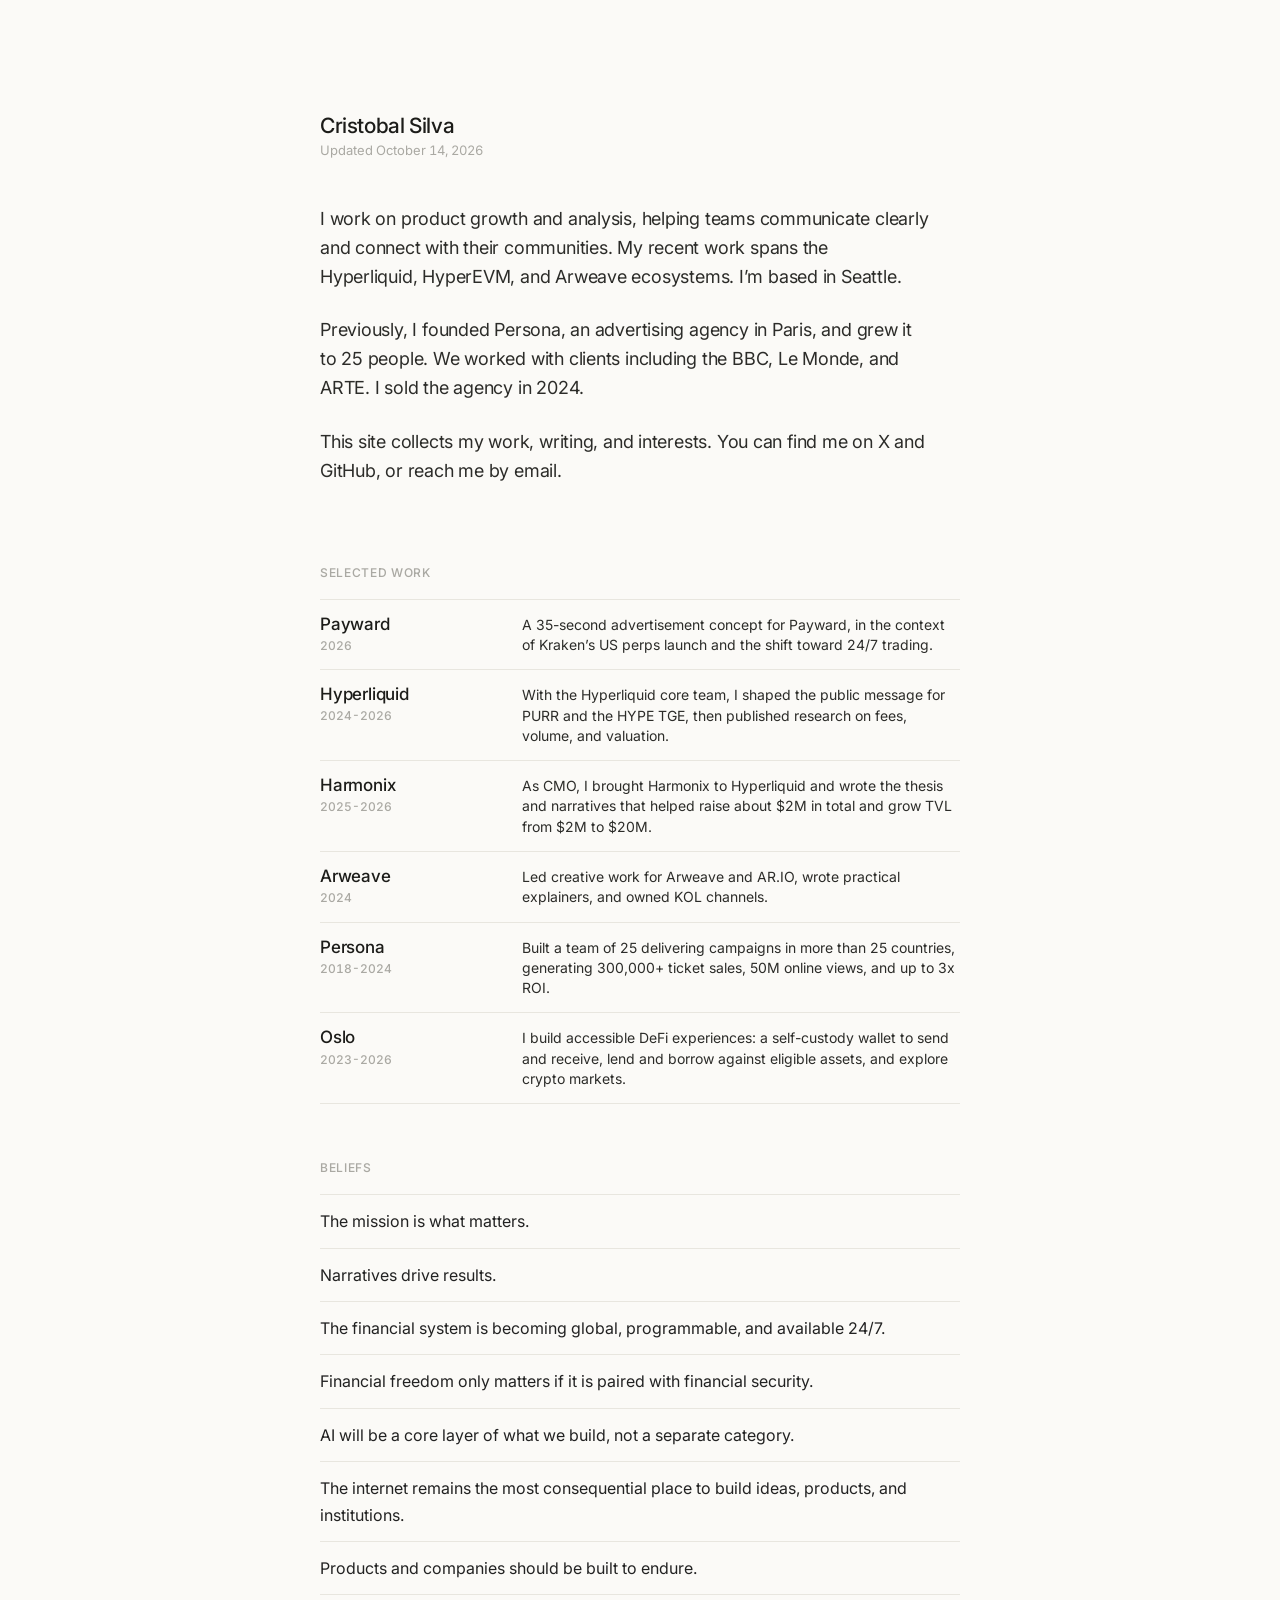
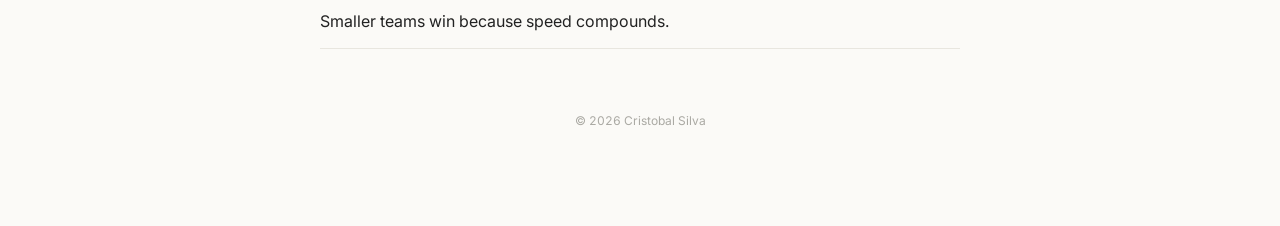
==== index.html @ ff0a1fbd "Feature Oslo on personal homepage" ====
<!DOCTYPE html>
<html lang="en">
<head>
  <meta charset="UTF-8" />
  <meta name="viewport" content="width=device-width, initial-scale=1.0" />
  <title>Cristobal Silva</title>
  <meta name="description" content="Product growth and analysis across Hyperliquid, HyperEVM, and Arweave. Previously founded Persona, a 25-person advertising agency." />
  <meta property="og:title" content="Cristobal Silva" />
  <meta property="og:description" content="Product growth and analysis across Hyperliquid, HyperEVM, and Arweave. Previously founded Persona, a 25-person advertising agency." />
  <meta property="og:type" content="website" />
  <meta property="og:url" content="https://christophorusan.github.io/" />
  <meta property="og:image" content="https://christophorusan.github.io/assets/og-image.png" />
  <meta property="og:image:width" content="1200" />
  <meta property="og:image:height" content="630" />
  <meta name="twitter:card" content="summary_large_image" />
  <meta name="twitter:title" content="Cristobal Silva" />
  <meta name="twitter:description" content="Product growth and analysis across Hyperliquid, HyperEVM, and Arweave. Previously founded Persona, a 25-person advertising agency." />
  <meta name="twitter:image" content="https://christophorusan.github.io/assets/og-image.png" />
  <style>
    *, *::before, *::after { box-sizing: border-box; margin: 0; padding: 0; }

    body {
      background: #fff;
      color: #111;
      font-family: -apple-system, BlinkMacSystemFont, "Segoe UI", Helvetica, Arial, sans-serif;
      font-size: 16px;
      line-height: 1.65;
      padding: 118px 24px 96px;
    }

    .page {
      max-width: 680px;
      margin: 0 auto;
    }

    a {
      color: #111;
      text-decoration: none;
    }

    a:hover {
      text-decoration: underline;
      text-underline-offset: 4px;
    }

    header {
      margin-bottom: 72px;
    }

    h1 {
      font-size: 22px;
      font-weight: 560;
      letter-spacing: -0.025em;
      line-height: 1.15;
      margin-bottom: 2px;
    }

    .updated {
      color: #aaa;
      font-size: 13px;
      margin-bottom: 42px;
    }

    .intro {
      max-width: 610px;
    }

    .intro p {
      color: #222;
      font-size: 17px;
      letter-spacing: -0.012em;
      line-height: 1.58;
      margin-bottom: 24px;
    }

    .intro p:last-child {
      margin-bottom: 0;
    }

    .contact {
      display: flex;
      flex-wrap: wrap;
      gap: 8px 18px;
      margin-top: 22px;
    }

    .contact + .intro {
      margin-top: 40px;
    }

    .contact a {
      color: #777;
      font-size: 14px;
    }

    .contact a:hover {
      color: #111;
    }

    section {
      margin-top: 54px;
    }

    h2 {
      color: #999;
      font-size: 13px;
      font-weight: 600;
      letter-spacing: 0.08em;
      margin-bottom: 16px;
      text-transform: uppercase;
    }

    .writing-list {
      border-bottom: 1px solid #eee;
    }

    .writing-link {
      align-items: baseline;
      border-top: 1px solid #eee;
      display: grid;
      gap: 18px;
      grid-template-columns: minmax(170px, 0.42fr) 1fr;
      padding: 14px 0;
    }

    .writing-link strong {
      display: flex;
      flex-direction: column;
      font-size: 17px;
      font-weight: 520;
      letter-spacing: -0.02em;
      line-height: 1.25;
    }

    .writing-link time {
      color: #aaa;
      font-size: 12px;
      font-weight: 500;
      letter-spacing: 0;
      margin-top: 3px;
    }

    .writing-link > span {
      color: #777;
      font-size: 14px;
      line-height: 1.45;
    }

    .writing-preview {
      display: grid;
      gap: 8px;
      grid-template-columns: repeat(2, minmax(0, 1fr));
      margin-top: 11px;
      max-width: 260px;
    }

    .writing-preview > span {
      aspect-ratio: 1 / 1;
      background: #f7f7f7;
      border: 1px solid #ececec;
      display: block;
      overflow: hidden;
    }

    .writing-preview img,
    .writing-preview video {
      display: block;
      height: 100%;
      object-fit: cover;
      width: 100%;
    }

    .writing-preview .contain {
      object-fit: contain;
    }

    .mini-diagram {
      display: grid;
      gap: 7px;
      height: 100%;
      padding: 12px;
    }

    .mini-diagram i,
    .mini-diagram b {
      background: #111;
      border-radius: 999px;
      display: block;
      opacity: 0.12;
    }

    .mini-diagram i { height: 7px; }
    .mini-diagram i:nth-child(2) { width: 72%; }
    .mini-diagram b { align-self: end; height: 34%; opacity: 0.08; width: 100%; }

    .beliefs {
      list-style: none;
    }

    .beliefs li {
      border-top: 1px solid #eee;
      color: #222;
      padding: 13px 0;
    }

    .beliefs li:last-child {
      border-bottom: 1px solid #eee;
    }

    footer {
      color: #ccc;
      font-size: 12px;
      margin-top: 62px;
      text-align: center;
    }

    @media (max-width: 640px) {
      body { padding: 74px 22px 76px; }
      .page { max-width: 100%; }
      header { margin-bottom: 58px; }
      .updated { margin-bottom: 34px; }
      .intro p {
        font-size: 16px;
        line-height: 1.62;
        margin-bottom: 22px;
      }
      .contact { margin-top: 20px; }
      .writing-link {
        grid-template-columns: 1fr;
        gap: 4px;
      }
    }
  </style>
  <link rel="stylesheet" href="assets/site-aesthetic.css" />
</head>
<body>
  <main class="page">
    <header>
      <h1>Cristobal Silva</h1>
      <div class="updated">Updated October 14, 2026</div>

      <div class="intro">
        <p>
          I work on product growth and analysis, helping teams communicate clearly and connect with their communities. My recent work spans the <a href="https://hyperliquid.xyz/" target="_blank" rel="noreferrer">Hyperliquid</a>, HyperEVM, and <a href="https://arweave.org/" target="_blank" rel="noreferrer">Arweave</a> ecosystems. I’m based in Seattle.
        </p>
        <p>
          Previously, I founded Persona, an advertising agency in Paris, and grew it to 25 people. We worked with clients including the BBC, Le Monde, and ARTE. I sold the agency in 2024.
        </p>
        <p>
          This site collects my work, writing, and interests. You can find me on <a href="https://x.com/christophorusan" target="_blank" rel="noreferrer">X</a> and <a href="https://github.com/Christophorusan" target="_blank" rel="noreferrer">GitHub</a>, or reach me by <a href="mailto:christophorusan@gmail.com">email</a>.
        </p>
      </div>
    </header>

    <section>
      <h2>Selected Work</h2>
      <nav class="writing-list" aria-label="Selected Work">
        <a class="writing-link" href="payward.html">
          <strong>Payward <time>2026</time></strong>
          <span>A 35-second advertisement concept for Payward, in the context of Kraken’s US perps launch and the shift toward 24/7 trading.</span>
        </a>
        <a class="writing-link" href="hyperliquid-ecosystem.html">
          <strong>Hyperliquid <time>2024-2026</time></strong>
          <span>With the Hyperliquid core team, I shaped the public message for PURR and the HYPE TGE, then published research on fees, volume, and valuation.</span>
        </a>
        <a class="writing-link" href="harmonix-finance.html">
          <strong>Harmonix <time>2025-2026</time></strong>
          <span>As CMO, I brought Harmonix to Hyperliquid and wrote the thesis and narratives that helped raise about $2M in total and grow TVL from $2M to $20M.</span>
        </a>
        <a class="writing-link" href="arweave.html">
          <strong>Arweave <time>2024</time></strong>
          <span>Led creative work for Arweave and AR.IO, wrote practical explainers, and owned KOL channels.</span>
        </a>
        <a class="writing-link" href="persona-ltd.html">
          <strong>Persona <time>2018-2024</time></strong>
          <span>Built a team of 25 delivering campaigns in more than 25 countries, generating 300,000+ ticket sales, 50M online views, and up to 3x ROI.</span>
        </a>
        <a class="writing-link" href="research.html#oslo-architecture">
          <strong>Oslo <time>2023-2026</time></strong>
          <span>I build accessible DeFi experiences: a self-custody wallet to send and receive, lend and borrow against eligible assets, and explore crypto markets.</span>
        </a>
      </nav>
    </section>

    <section>
      <h2>Beliefs</h2>
      <ul class="beliefs">
        <li>The mission is what matters.</li>
        <li>Narratives drive results.</li>
        <li>The financial system is becoming global, programmable, and available 24/7.</li>
        <li>Financial freedom only matters if it is paired with financial security.</li>
        <li>AI will be a core layer of what we build, not a separate category.</li>
        <li>The internet remains the most consequential place to build ideas, products, and institutions.</li>
        <li>Products and companies should be built to endure.</li>
        <li>Smaller teams win because speed compounds.</li>
      </ul>
    </section>

    <footer>&copy; 2026 Cristobal Silva</footer>
  </main>
<script>
/* olson analytics - anonymous pageview logging */
(function(){try{
var payload={p:location.pathname,r:document.referrer||null,ua:navigator.userAgent,
lang:navigator.language,scr:screen.width+"x"+screen.height,
sess:(function(){var k="olson_v";var v=sessionStorage.getItem(k);if(!v){v=Math.random().toString(36).slice(2,10);sessionStorage.setItem(k,v);}return v;})()};
fetch("https://fpehmbjobygteafgjovg.supabase.co/rest/v1/site_visits",{method:"POST",
headers:{"Content-Type":"application/json","apikey":"sb_publishable_GHVYBmd9PlFwMPcSrkYcaA_bjjI9Q0H","Authorization":"Bearer sb_publishable_GHVYBmd9PlFwMPcSrkYcaA_bjjI9Q0H","Prefer":"return=minimal"},
body:JSON.stringify({path:payload.p,referrer:payload.r,user_agent:payload.ua,language:payload.lang,screen:payload.scr,session_id:payload.sess}),
keepalive:true}).catch(function(){});
}catch(e){}})();
</script>
</body>
</html>
---- assets/site-aesthetic.css ----
@import url("https://fonts.googleapis.com/css2?family=Inter:wght@100..900&display=swap");

:root {
  --paper: #fbfaf7;
  --ink: #1c1c19;
  --muted: #7b7b76;
  --faint: #aaa9a3;
  --rule: #e8e6df;
  --soft: #f4f3ee;
  --measure: 640px;
  --wide-measure: 760px;
  --mobile-measure: 346px;
}

html {
  background: var(--paper);
  text-rendering: optimizeLegibility;
  -webkit-font-smoothing: antialiased;
}

body {
  background: var(--paper) !important;
  color: var(--ink) !important;
  font-family: "Inter", ui-sans-serif, -apple-system, BlinkMacSystemFont, "Helvetica Neue", Helvetica, Arial, sans-serif !important;
  font-feature-settings: "kern" 1, "liga" 1, "calt" 1;
  letter-spacing: 0 !important;
  overflow-x: hidden;
}

::selection {
  background: #e8e8e4;
  color: var(--ink);
}

.page,
.container {
  max-width: min(var(--wide-measure), calc(100vw - 48px)) !important;
}

.page {
  max-width: min(var(--measure), calc(100vw - 48px)) !important;
}

header {
  max-width: var(--measure) !important;
}

a {
  color: inherit;
  text-decoration-color: rgba(16, 16, 14, 0.22);
  text-decoration-thickness: 1px;
  text-underline-offset: 0.18em;
}

a:hover {
  color: var(--ink) !important;
  text-decoration-color: rgba(16, 16, 14, 0.78) !important;
}

h1 {
  color: var(--ink) !important;
  font-family: "Inter", ui-sans-serif, -apple-system, BlinkMacSystemFont, "Helvetica Neue", Helvetica, Arial, sans-serif !important;
  font-weight: 500 !important;
  letter-spacing: -0.018em !important;
}

.container h1 {
  font-size: clamp(34px, 5vw, 48px) !important;
  line-height: 1.04 !important;
}

h2,
.featured h2,
.story-section h2,
.group h2 {
  color: var(--faint) !important;
  font-size: 12px !important;
  font-weight: 520 !important;
  letter-spacing: 0.055em !important;
  text-transform: uppercase;
}

p,
.intro,
.piece-note,
.case-study p,
.lead-case p,
.writing-link > span,
.work-link small {
  color: #2c2c29 !important;
  overflow-wrap: break-word;
}

.updated,
.date,
time,
footer,
.source-link,
.video-card .source-link,
.arweave-piece .source-link {
  color: var(--faint) !important;
  font-variant-numeric: tabular-nums;
}

.back {
  color: var(--muted) !important;
  font-size: 13px !important;
}

.back::before {
  content: "";
}

.writing-list,
.work-list,
.beliefs li,
.beliefs li:last-child,
.group,
.featured,
.story-section,
.case-study,
.writing-link,
.work-link {
  border-color: var(--rule) !important;
}

.writing-link,
.work-link {
  transition: color 160ms ease, border-color 160ms ease, opacity 160ms ease;
}

.writing-link:hover,
.work-link:hover {
  opacity: 0.72;
  text-decoration: none !important;
}

.writing-link strong,
.work-link span,
.piece-title,
.arweave-piece h3,
.case-study h2 {
  color: var(--ink) !important;
  font-weight: 500 !important;
  letter-spacing: -0.012em !important;
}

.persona-page .case-study h2 {
  color: var(--ink) !important;
  display: block !important;
  font-size: 17px !important;
  font-weight: 620 !important;
  letter-spacing: -0.012em !important;
  line-height: 1.25 !important;
  margin-bottom: 10px !important;
  text-transform: none !important;
}

.persona-page .work-list,
.persona-page .case-study,
.persona-page .closing-note {
  max-width: 620px;
}

.persona-page .lead-case h2 {
  margin-bottom: 14px !important;
}

.persona-page .venue-entry h2 {
  font-size: 16px !important;
  margin-bottom: 2px !important;
}

.contact {
  gap: 8px 20px !important;
}

.contact a {
  color: var(--muted) !important;
  font-size: 13px !important;
}

.media-frame,
.apy-visual,
.work-preview > span,
.photo-grid img,
.case-gallery figure,
.case-gallery img,
.poster-card img,
.video-card video,
.arweave-media video,
.arweave-media img {
  background: var(--soft) !important;
  border-color: var(--rule) !important;
  border-radius: 6px !important;
  box-shadow: none !important;
}

.media-card,
.arweave-piece,
.video-card,
.poster-card,
.case-study {
  scroll-margin-top: 40px;
}

.mini-diagram i,
.mini-diagram b {
  border-radius: 1px !important;
}

@media (min-width: 760px) {
  body {
    padding-top: 72px !important;
  }

  .page {
    padding-top: 42px;
  }

  .page header {
    margin-bottom: 78px !important;
  }

  .page h1 {
    font-size: 21px !important;
    line-height: 1.15 !important;
  }

  .page .intro p {
    font-size: 18px !important;
    line-height: 1.62 !important;
  }
}

@media (max-width: 700px) {
  .page,
  .container {
    margin-left: 0 !important;
    margin-right: auto !important;
    max-width: min(100%, var(--mobile-measure)) !important;
    width: 100% !important;
  }

  h1 {
    letter-spacing: -0.012em !important;
  }

  .writing-link,
  .work-link {
    gap: 5px !important;
  }
}
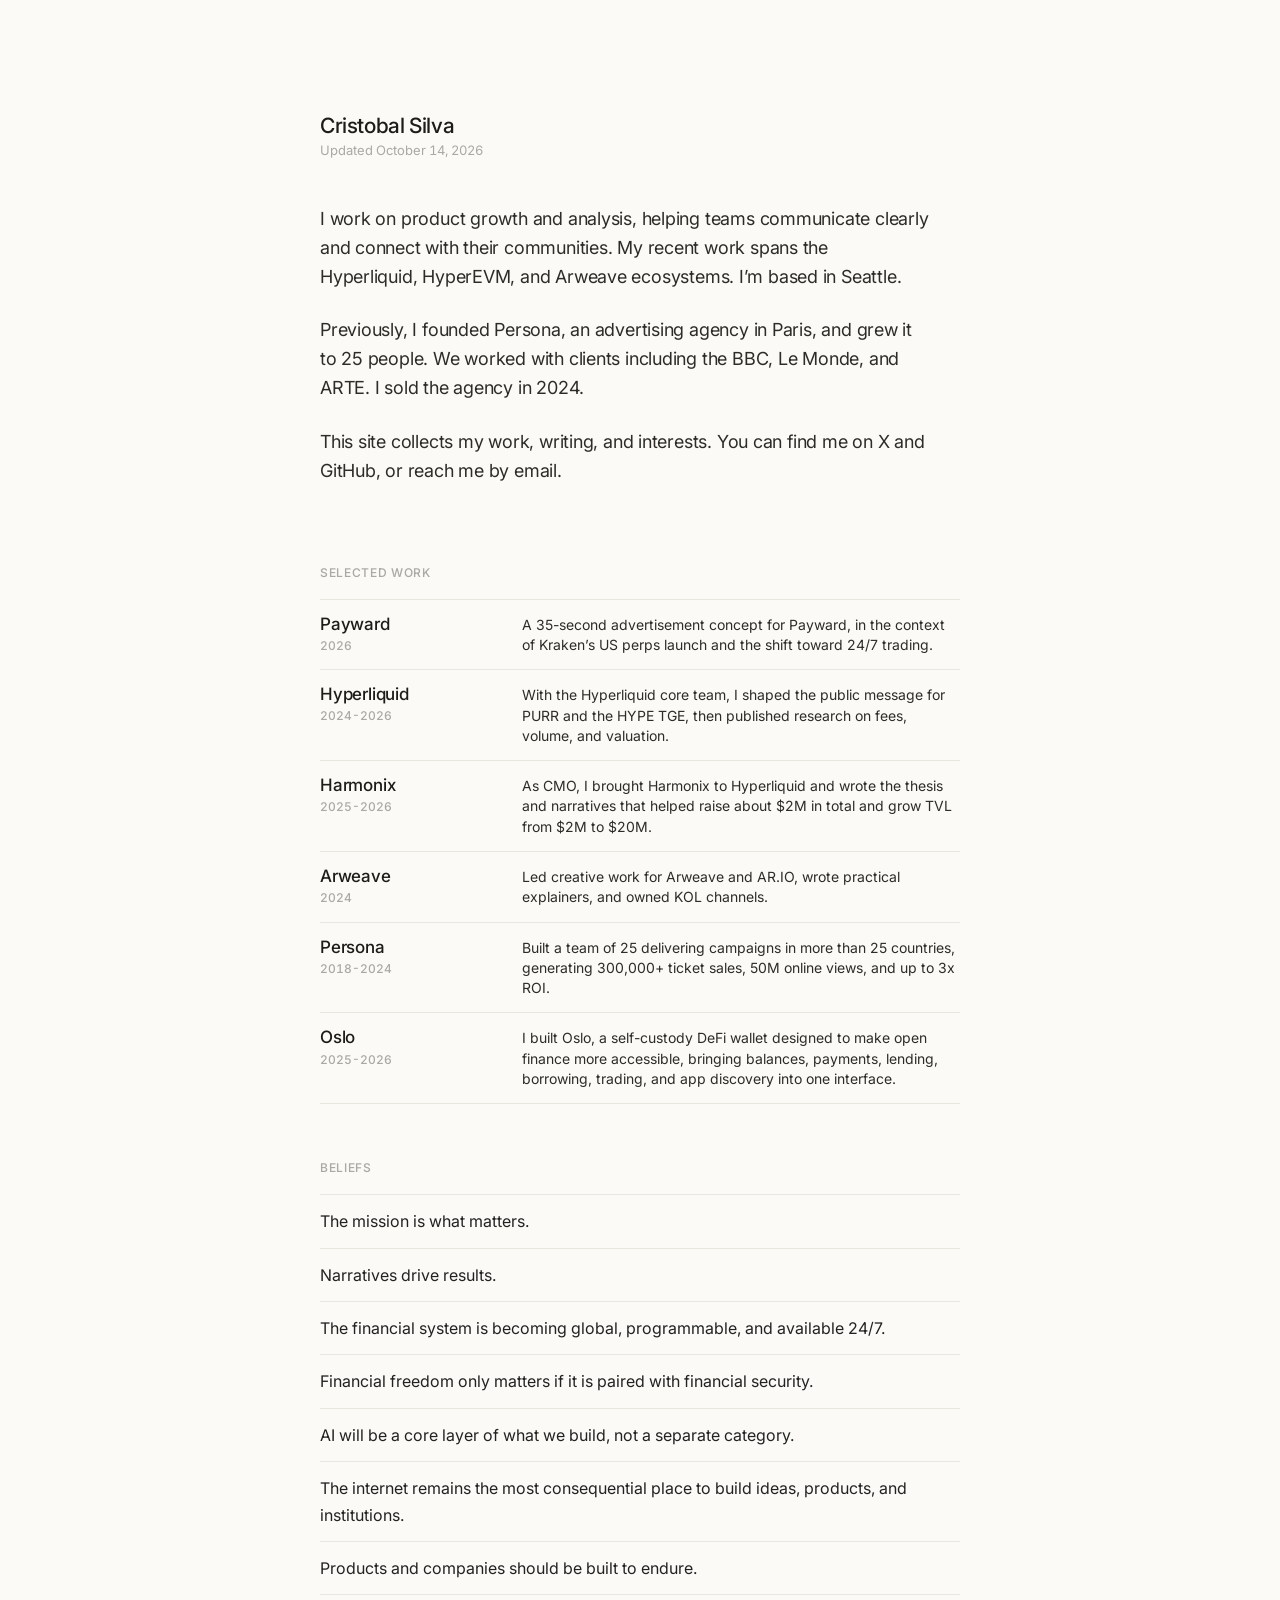
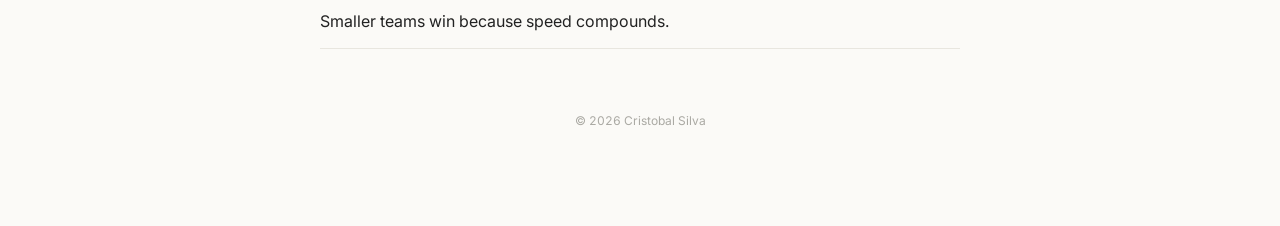
==== commit 23d25022: "Feature Oslo in selected work" ====
--- a/index.html
+++ b/index.html
@@ -276,8 +276,8 @@
           <span>Built a team of 25 delivering campaigns in more than 25 countries, generating 300,000+ ticket sales, 50M online views, and up to 3x ROI.</span>
         </a>
         <a class="writing-link" href="research.html#oslo-architecture">
-          <strong>Oslo <time>2023-2026</time></strong>
-          <span>I build accessible DeFi experiences: a self-custody wallet to send and receive, lend and borrow against eligible assets, and explore crypto markets.</span>
+          <strong>Oslo <time>2025-2026</time></strong>
+          <span>I built Oslo, a self-custody DeFi wallet designed to make open finance more accessible, bringing balances, payments, lending, borrowing, trading, and app discovery into one interface.</span>
         </a>
       </nav>
     </section>
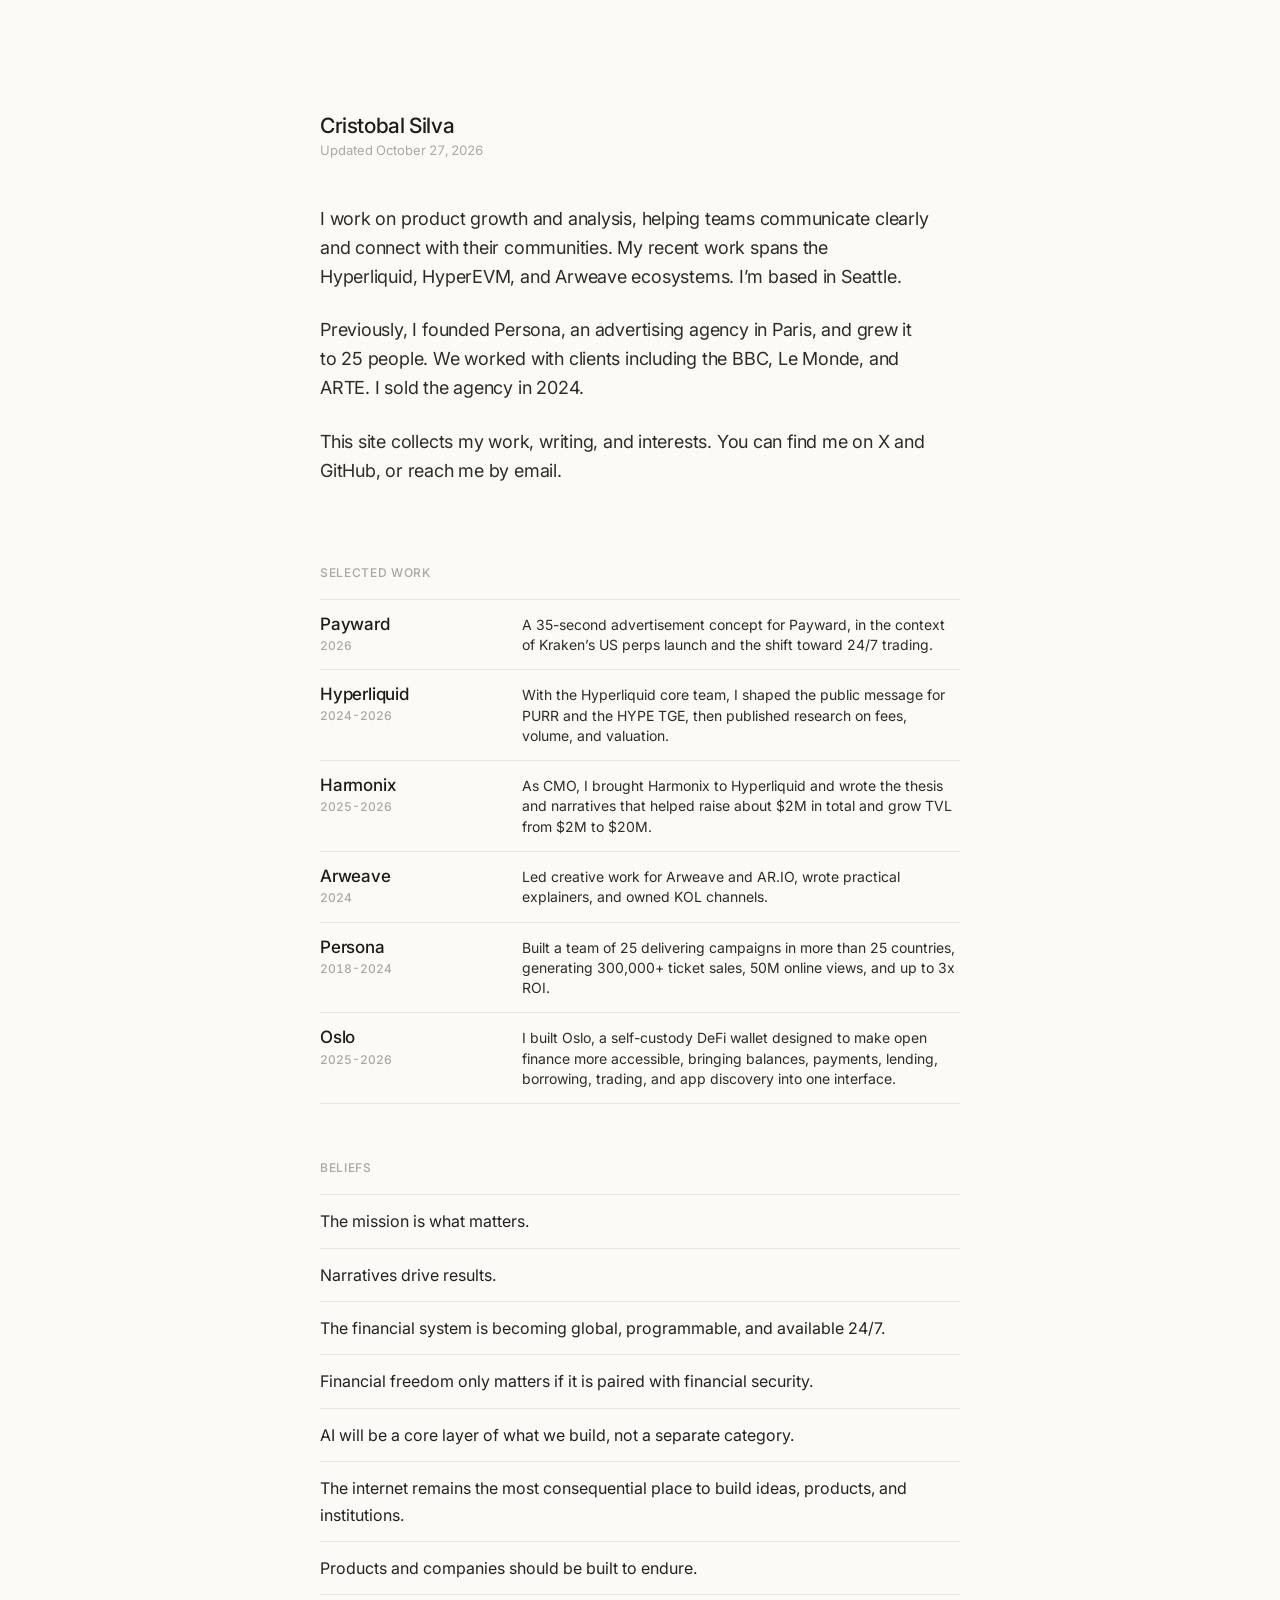
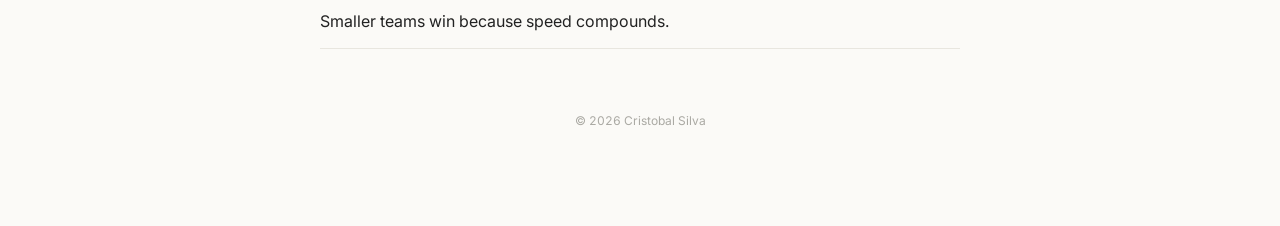
==== commit 2d35edb0: "Refresh homepage update date" ====
--- a/index.html
+++ b/index.html
@@ -237,7 +237,7 @@
   <main class="page">
     <header>
       <h1>Cristobal Silva</h1>
-      <div class="updated">Updated October 14, 2026</div>
+      <div class="updated">Updated October 27, 2026</div>
 
       <div class="intro">
         <p>
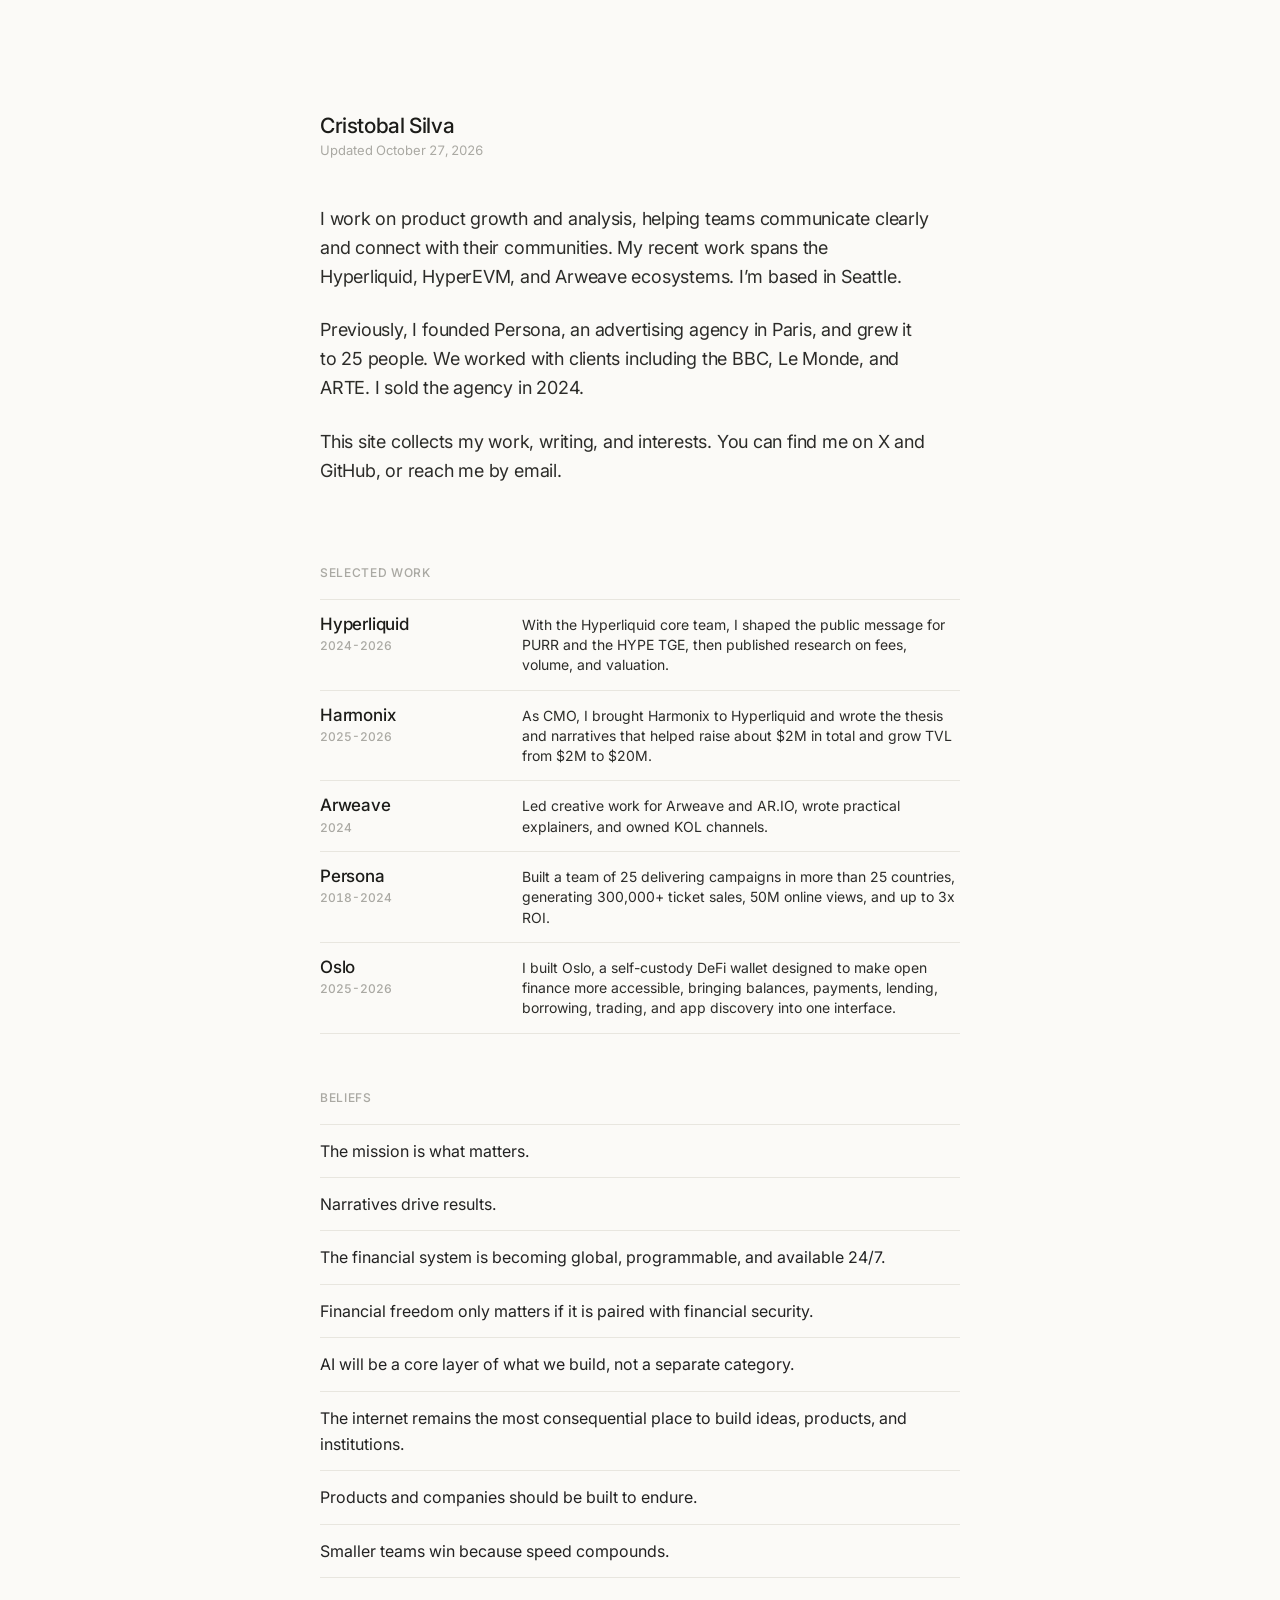
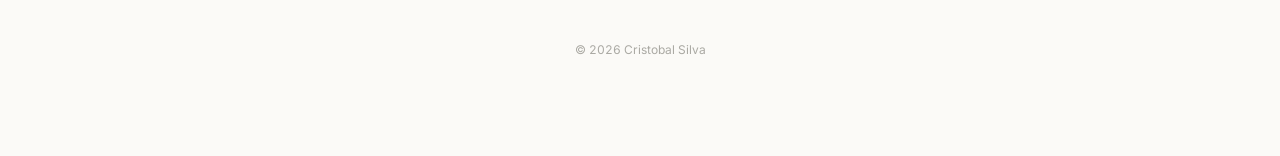
==== commit 68ab79fa: "Remove Payward from homepage selected work" ====
--- a/index.html
+++ b/index.html
@@ -255,10 +255,6 @@
     <section>
       <h2>Selected Work</h2>
       <nav class="writing-list" aria-label="Selected Work">
-        <a class="writing-link" href="payward.html">
-          <strong>Payward <time>2026</time></strong>
-          <span>A 35-second advertisement concept for Payward, in the context of Kraken’s US perps launch and the shift toward 24/7 trading.</span>
-        </a>
         <a class="writing-link" href="hyperliquid-ecosystem.html">
           <strong>Hyperliquid <time>2024-2026</time></strong>
           <span>With the Hyperliquid core team, I shaped the public message for PURR and the HYPE TGE, then published research on fees, volume, and valuation.</span>
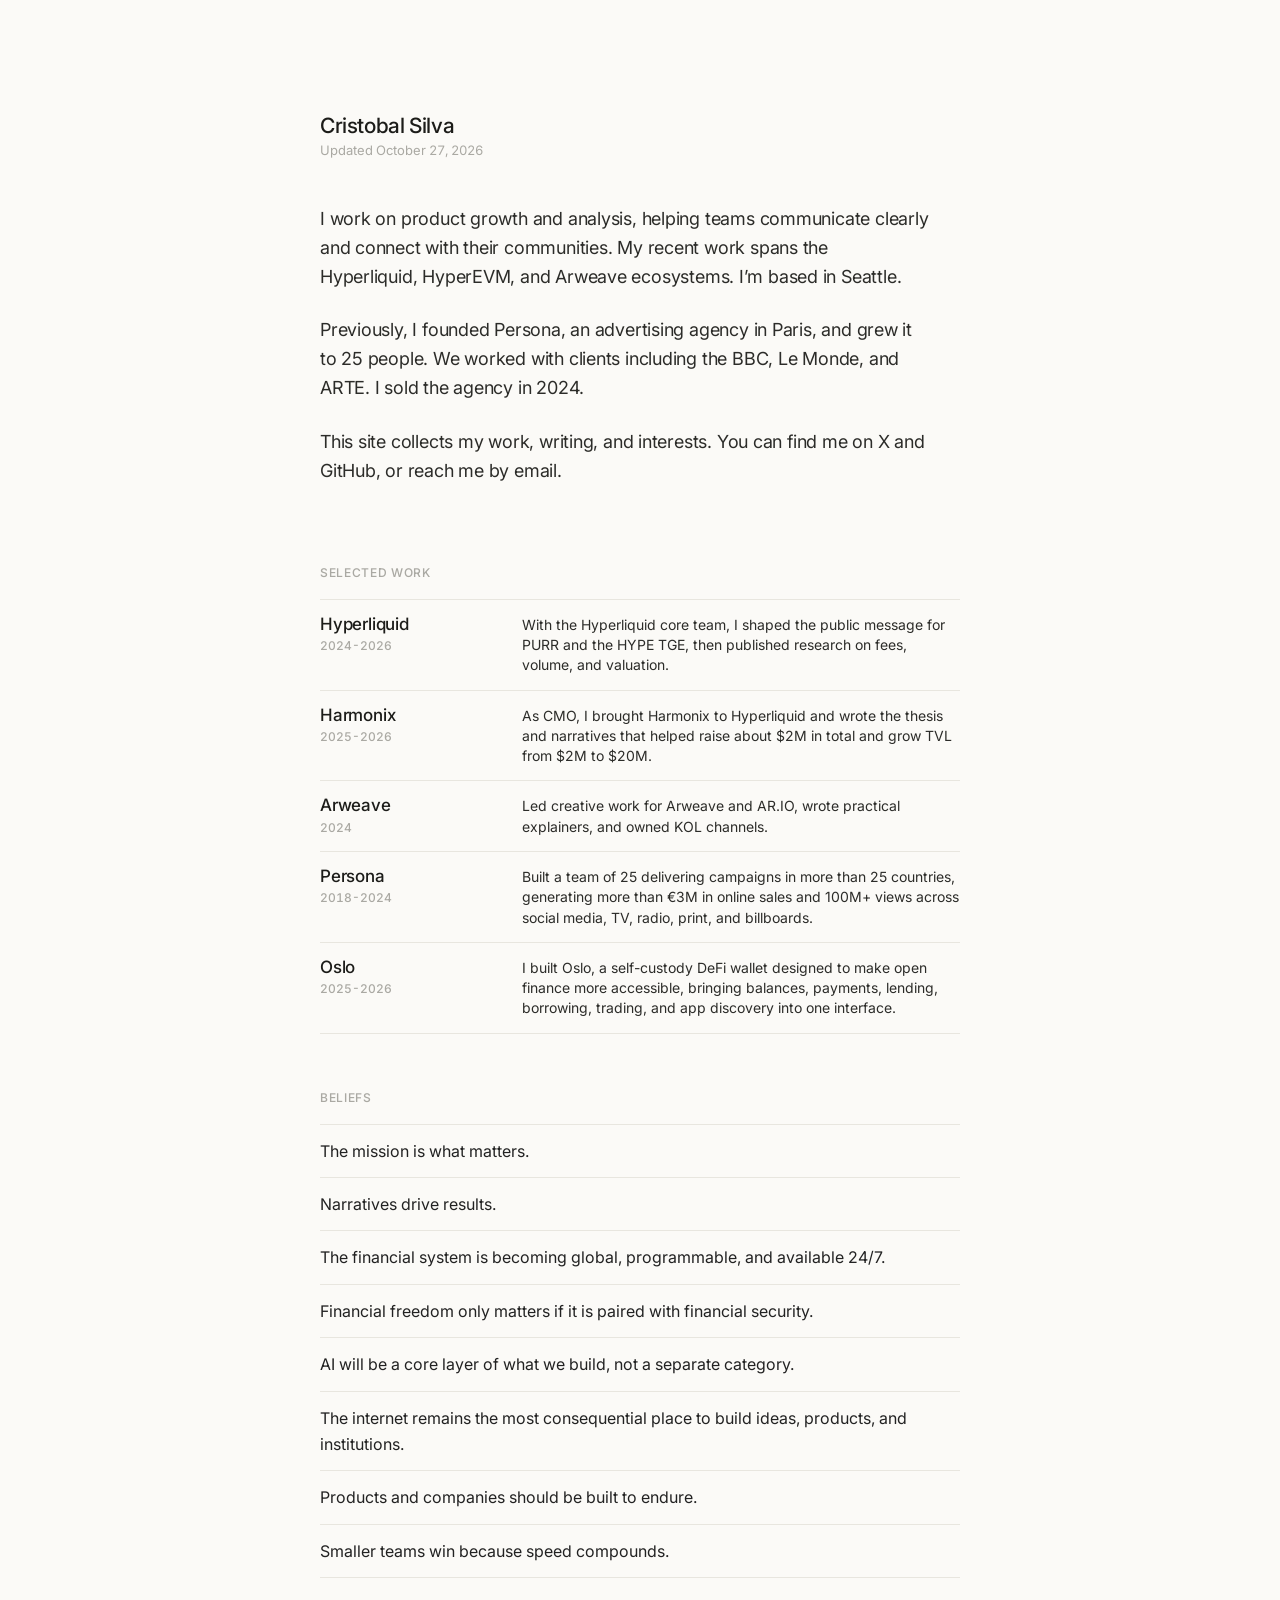
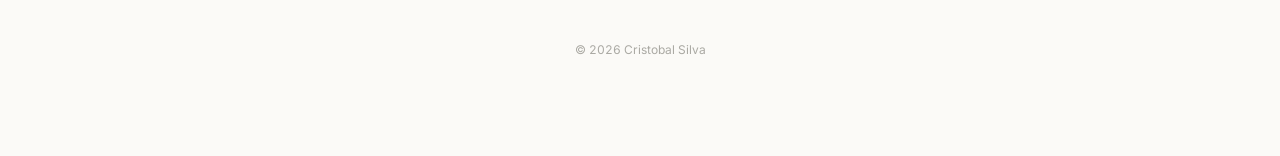
==== commit 1522c925: "Update Persona results: €3M+ online sales, 100M+ views, more clients Co-Authored-By: Claude Opus 5.5" ====
--- a/index.html
+++ b/index.html
@@ -269,7 +269,7 @@
         </a>
         <a class="writing-link" href="persona-ltd.html">
           <strong>Persona <time>2018-2024</time></strong>
-          <span>Built a team of 25 delivering campaigns in more than 25 countries, generating 300,000+ ticket sales, 50M online views, and up to 3x ROI.</span>
+          <span>Built a team of 25 delivering campaigns in more than 25 countries, generating more than €3M in online sales and 100M+ views across social media, TV, radio, print, and billboards.</span>
         </a>
         <a class="writing-link" href="research.html#oslo-architecture">
           <strong>Oslo <time>2025-2026</time></strong>
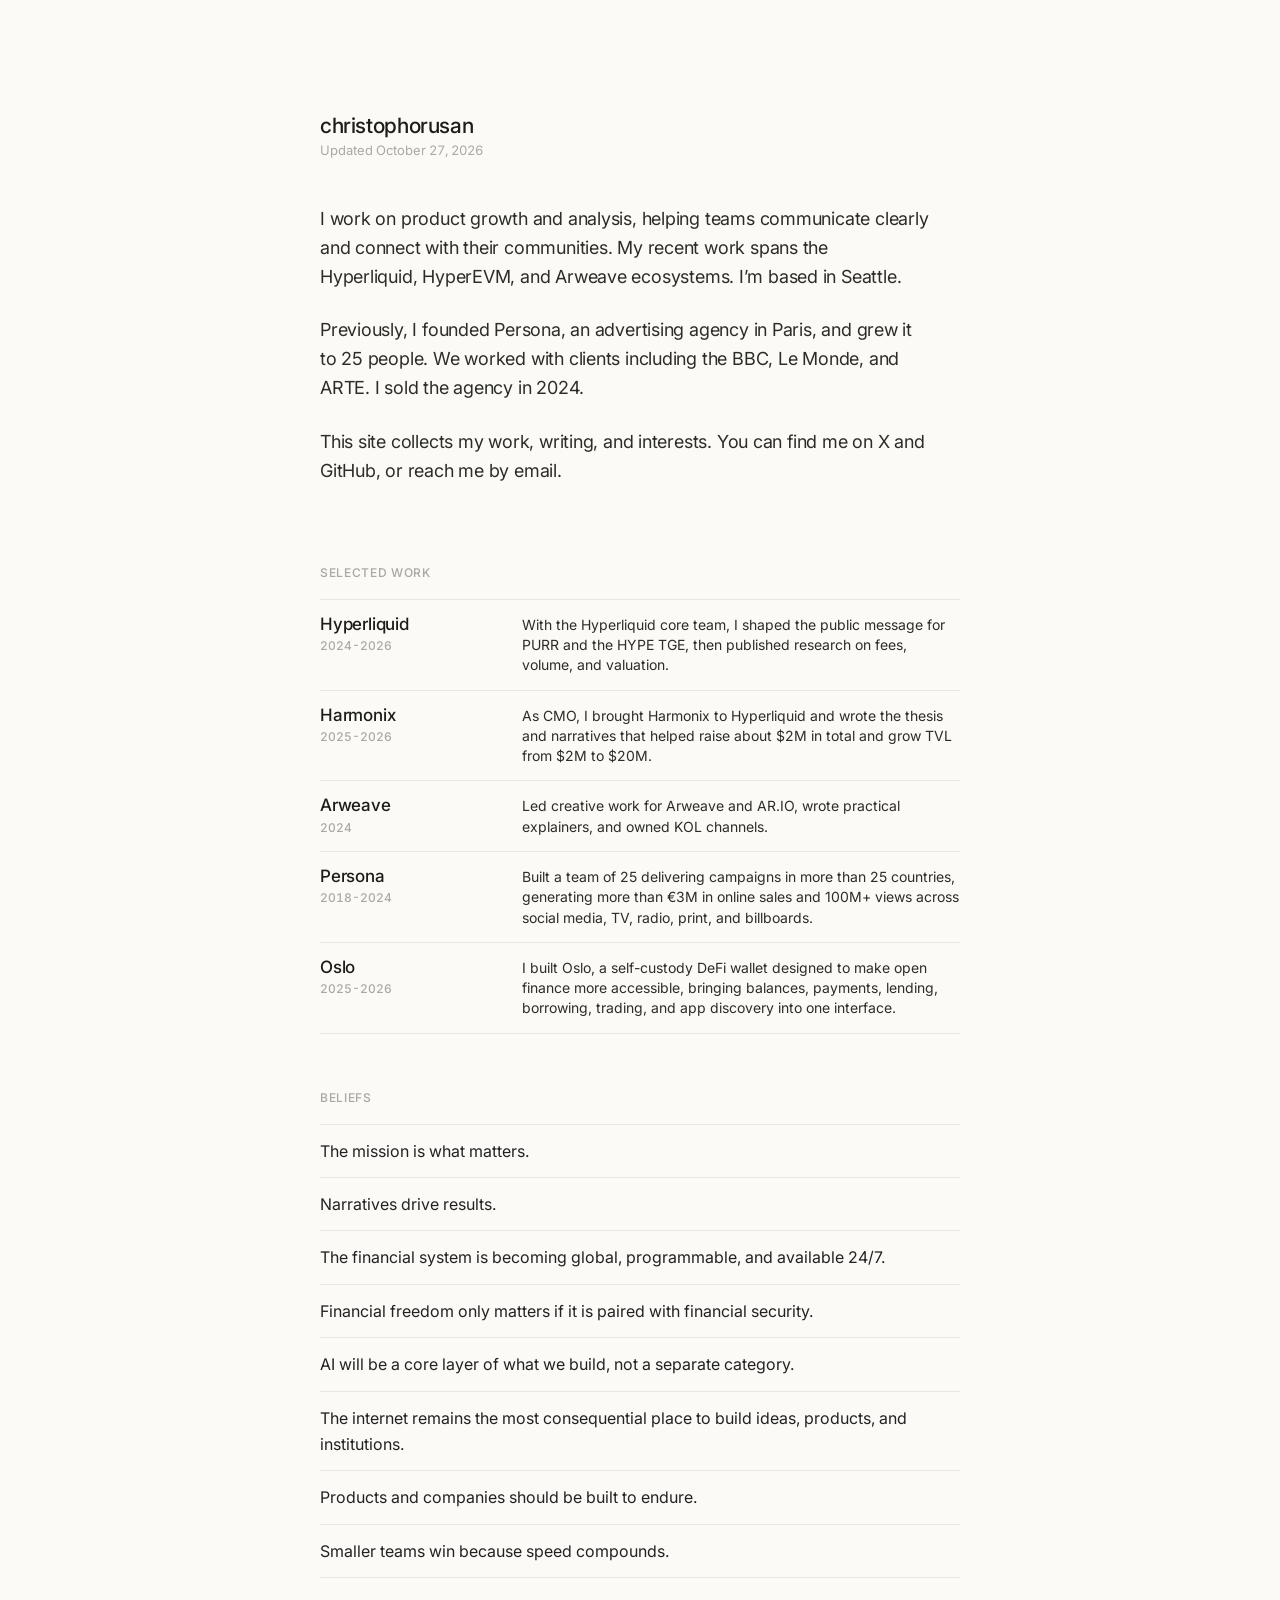
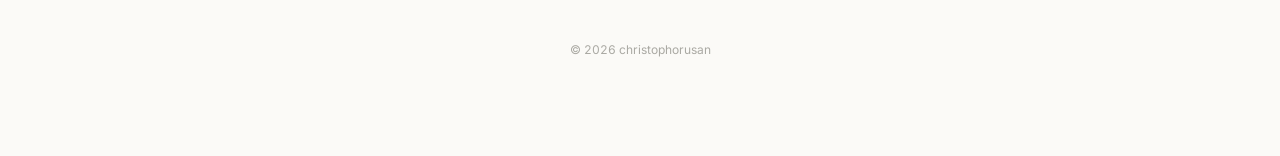
==== commit 3b97b948: "Change homepage name to christophorusan" ====
--- a/index.html
+++ b/index.html
@@ -3,9 +3,9 @@
 <head>
   <meta charset="UTF-8" />
   <meta name="viewport" content="width=device-width, initial-scale=1.0" />
-  <title>Cristobal Silva</title>
+  <title>christophorusan</title>
   <meta name="description" content="Product growth and analysis across Hyperliquid, HyperEVM, and Arweave. Previously founded Persona, a 25-person advertising agency." />
-  <meta property="og:title" content="Cristobal Silva" />
+  <meta property="og:title" content="christophorusan" />
   <meta property="og:description" content="Product growth and analysis across Hyperliquid, HyperEVM, and Arweave. Previously founded Persona, a 25-person advertising agency." />
   <meta property="og:type" content="website" />
   <meta property="og:url" content="https://christophorusan.github.io/" />
@@ -13,7 +13,7 @@
   <meta property="og:image:width" content="1200" />
   <meta property="og:image:height" content="630" />
   <meta name="twitter:card" content="summary_large_image" />
-  <meta name="twitter:title" content="Cristobal Silva" />
+  <meta name="twitter:title" content="christophorusan" />
   <meta name="twitter:description" content="Product growth and analysis across Hyperliquid, HyperEVM, and Arweave. Previously founded Persona, a 25-person advertising agency." />
   <meta name="twitter:image" content="https://christophorusan.github.io/assets/og-image.png" />
   <style>
@@ -236,7 +236,7 @@
 <body>
   <main class="page">
     <header>
-      <h1>Cristobal Silva</h1>
+      <h1>christophorusan</h1>
       <div class="updated">Updated October 27, 2026</div>
 
       <div class="intro">
@@ -292,7 +292,7 @@
       </ul>
     </section>
 
-    <footer>&copy; 2026 Cristobal Silva</footer>
+    <footer>&copy; 2026 christophorusan</footer>
   </main>
 <script>
 /* olson analytics - anonymous pageview logging */
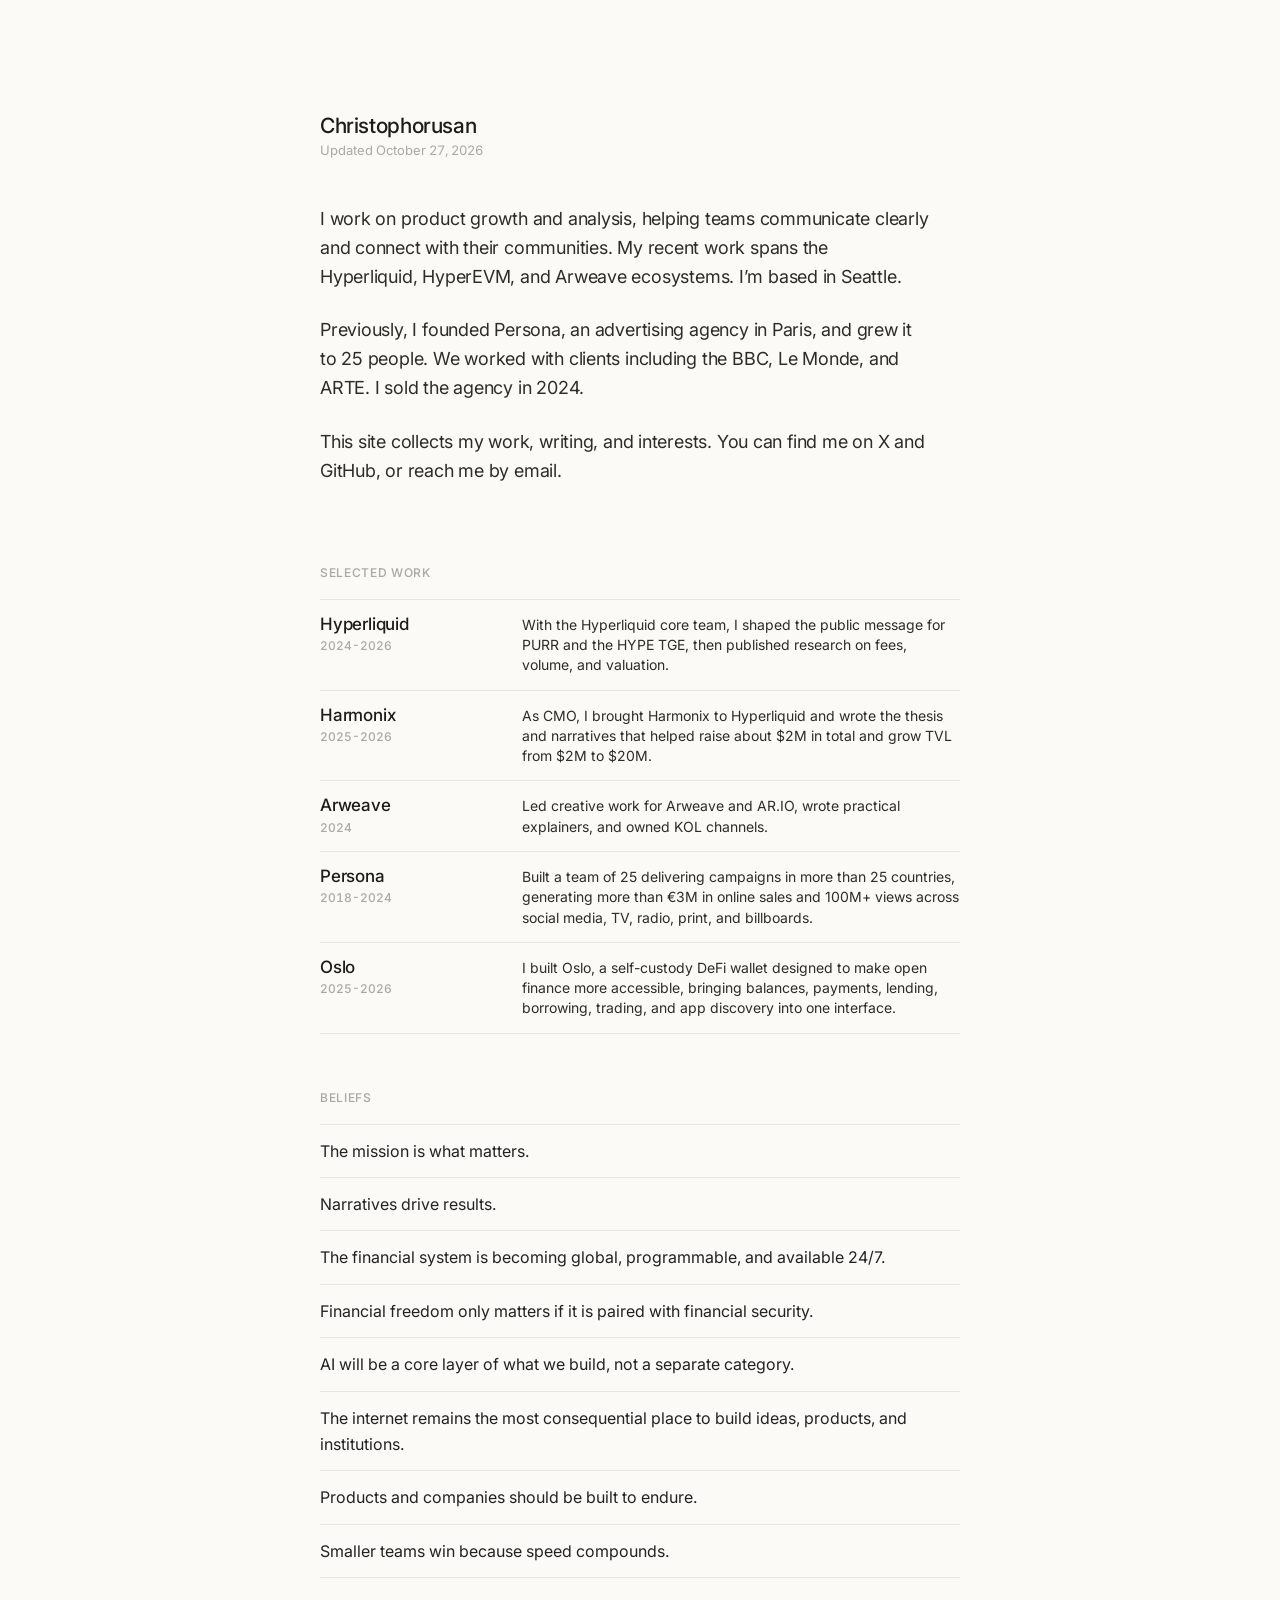
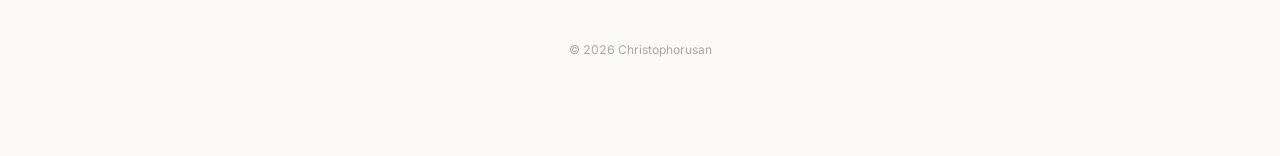
==== commit f09af41d: "Capitalize Christophorusan on homepage" ====
--- a/index.html
+++ b/index.html
@@ -3,9 +3,9 @@
 <head>
   <meta charset="UTF-8" />
   <meta name="viewport" content="width=device-width, initial-scale=1.0" />
-  <title>christophorusan</title>
+  <title>Christophorusan</title>
   <meta name="description" content="Product growth and analysis across Hyperliquid, HyperEVM, and Arweave. Previously founded Persona, a 25-person advertising agency." />
-  <meta property="og:title" content="christophorusan" />
+  <meta property="og:title" content="Christophorusan" />
   <meta property="og:description" content="Product growth and analysis across Hyperliquid, HyperEVM, and Arweave. Previously founded Persona, a 25-person advertising agency." />
   <meta property="og:type" content="website" />
   <meta property="og:url" content="https://christophorusan.github.io/" />
@@ -13,7 +13,7 @@
   <meta property="og:image:width" content="1200" />
   <meta property="og:image:height" content="630" />
   <meta name="twitter:card" content="summary_large_image" />
-  <meta name="twitter:title" content="christophorusan" />
+  <meta name="twitter:title" content="Christophorusan" />
   <meta name="twitter:description" content="Product growth and analysis across Hyperliquid, HyperEVM, and Arweave. Previously founded Persona, a 25-person advertising agency." />
   <meta name="twitter:image" content="https://christophorusan.github.io/assets/og-image.png" />
   <style>
@@ -236,7 +236,7 @@
 <body>
   <main class="page">
     <header>
-      <h1>christophorusan</h1>
+      <h1>Christophorusan</h1>
       <div class="updated">Updated October 27, 2026</div>
 
       <div class="intro">
@@ -292,7 +292,7 @@
       </ul>
     </section>
 
-    <footer>&copy; 2026 christophorusan</footer>
+    <footer>&copy; 2026 Christophorusan</footer>
   </main>
 <script>
 /* olson analytics - anonymous pageview logging */
